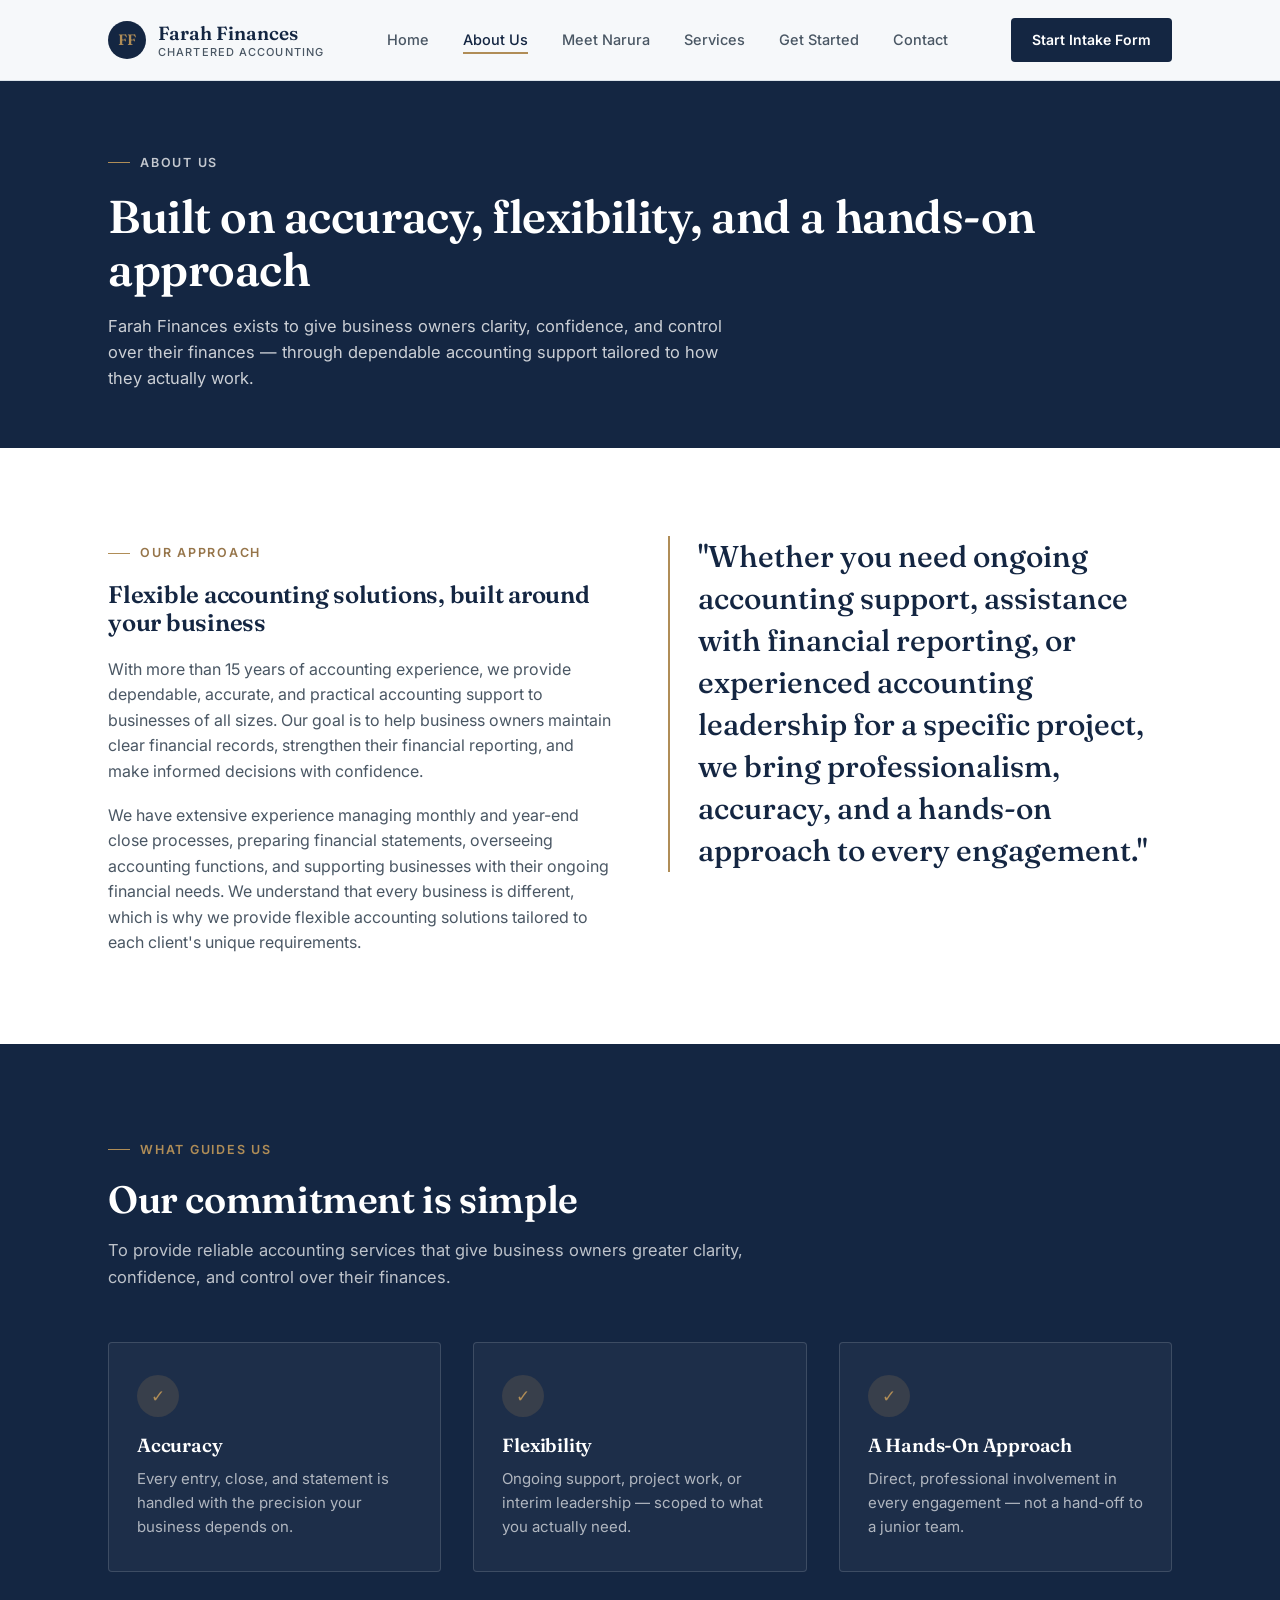
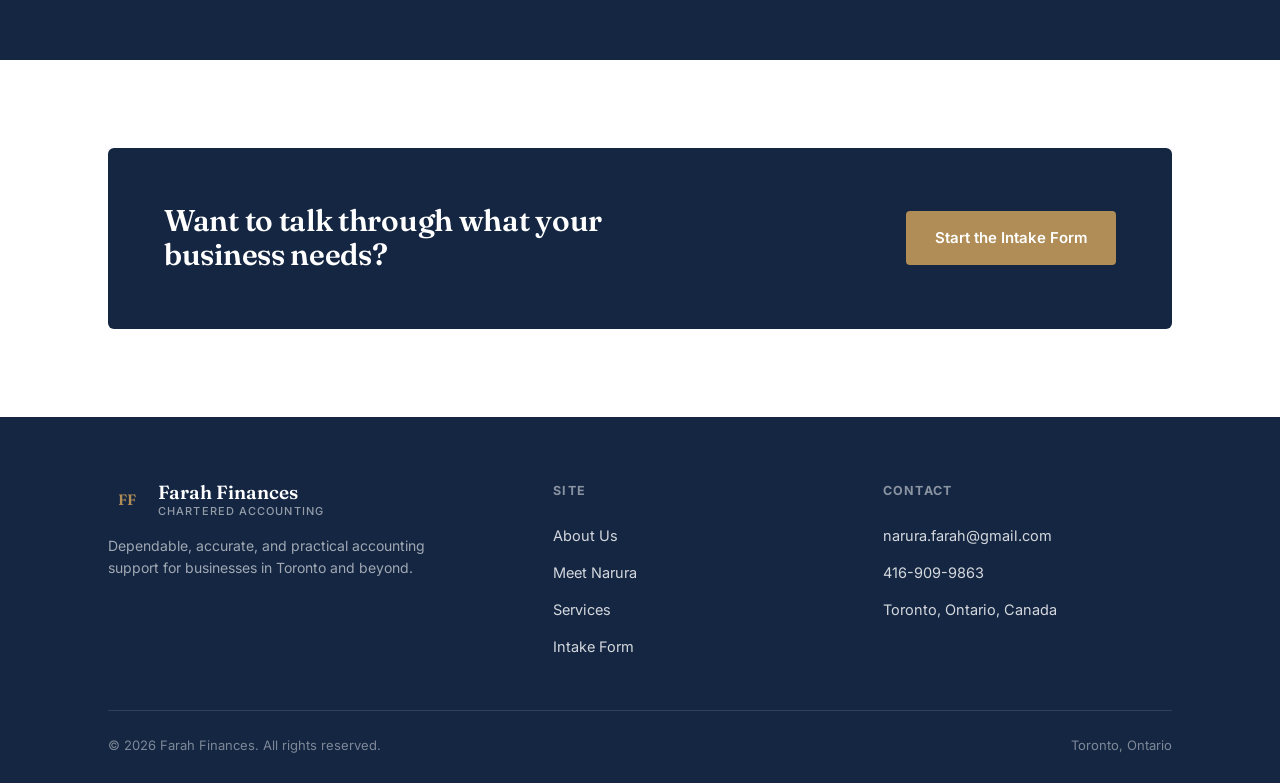
==== about.html @ 8608acec "Add files via upload" ====
<!DOCTYPE html>
<html lang="en">
<head>
<meta charset="UTF-8" />
<meta name="viewport" content="width=device-width, initial-scale=1.0" />
<title>About Us | Farah Finances</title>
<meta name="description" content="Farah Finances provides dependable, accurate accounting support to businesses of all sizes, with a flexible, hands-on approach to every engagement." />
<link rel="preconnect" href="https://fonts.googleapis.com">
<link rel="preconnect" href="https://fonts.gstatic.com" crossorigin>
<link href="https://fonts.googleapis.com/css2?family=Fraunces:ital,opsz,wght@0,9..144,500;0,9..144,600;1,9..144,500&family=Inter:wght@400;500;600;700&display=swap" rel="stylesheet">
<link rel="stylesheet" href="styles.css" />
</head>
<body>

<header class="site-header">
  <nav class="nav">
    <a href="index.html" class="brand">
      <span class="brand-mark">FF</span>
      <span class="brand-text">Farah Finances<span>Chartered Accounting</span></span>
    </a>
    <ul class="nav-links">
      <li><a href="index.html">Home</a></li>
      <li><a href="about.html" aria-current="page">About Us</a></li>
      <li><a href="meet-narura.html">Meet Narura</a></li>
      <li><a href="services.html">Services</a></li>
      <li><a href="questionnaire.html">Get Started</a></li>
      <li><a href="contact.html">Contact</a></li>
    </ul>
    <div class="nav-cta">
      <a href="questionnaire.html" class="btn desktop-only">Start Intake Form</a>
      <button class="nav-toggle" aria-label="Toggle menu" aria-expanded="false">
        <span></span><span></span><span></span>
      </button>
    </div>
  </nav>
  <div class="mobile-panel">
    <a href="index.html">Home</a>
    <a href="about.html" aria-current="page">About Us</a>
    <a href="meet-narura.html">Meet Narura</a>
    <a href="services.html">Services</a>
    <a href="questionnaire.html">Get Started</a>
    <a href="contact.html">Contact</a>
    <a href="questionnaire.html" class="btn btn-primary">Start Intake Form</a>
  </div>
</header>

<section class="page-hero ledger-texture">
  <div class="container">
    <span class="eyebrow" style="color: rgba(255,255,255,0.75)">About Us</span>
    <h1>Built on accuracy, flexibility, and a hands-on approach</h1>
    <p>Farah Finances exists to give business owners clarity, confidence, and control over their finances — through dependable accounting support tailored to how they actually work.</p>
  </div>
</section>

<section class="bg-white">
  <div class="container grid-2">
    <div class="reveal">
      <span class="eyebrow">Our Approach</span>
      <h2 style="margin-top: 18px;">Flexible accounting solutions, built around your business</h2>
      <p style="margin-top: 20px; color: var(--ink-soft); font-size: 16px;">
        With more than 15 years of accounting experience, we provide dependable, accurate, and practical accounting
        support to businesses of all sizes. Our goal is to help business owners maintain clear financial records,
        strengthen their financial reporting, and make informed decisions with confidence.
      </p>
      <p style="margin-top: 18px; color: var(--ink-soft); font-size: 16px;">
        We have extensive experience managing monthly and year-end close processes, preparing financial statements,
        overseeing accounting functions, and supporting businesses with their ongoing financial needs. We understand
        that every business is different, which is why we provide flexible accounting solutions tailored to each
        client's unique requirements.
      </p>
    </div>
    <div class="reveal">
      <p class="pull-quote">"Whether you need ongoing accounting support, assistance with financial reporting, or experienced accounting leadership for a specific project, we bring professionalism, accuracy, and a hands-on approach to every engagement."</p>
    </div>
  </div>
</section>

<section class="bg-navy ledger-texture">
  <div class="container">
    <div class="section-head reveal">
      <span class="eyebrow" style="color: var(--gold-500)">What Guides Us</span>
      <h2 style="color: white;">Our commitment is simple</h2>
      <p style="color: rgba(255,255,255,0.72);">To provide reliable accounting services that give business owners greater clarity, confidence, and control over their finances.</p>
    </div>
    <div class="grid-3 reveal">
      <div class="card" style="background: rgba(255,255,255,0.04); border-color: rgba(255,255,255,0.14);">
        <div class="icon-tick" style="background: rgba(176,141,87,0.18); color: var(--gold-500);">✓</div>
        <h3 style="color: white;">Accuracy</h3>
        <p style="color: rgba(255,255,255,0.65);">Every entry, close, and statement is handled with the precision your business depends on.</p>
      </div>
      <div class="card" style="background: rgba(255,255,255,0.04); border-color: rgba(255,255,255,0.14);">
        <div class="icon-tick" style="background: rgba(176,141,87,0.18); color: var(--gold-500);">✓</div>
        <h3 style="color: white;">Flexibility</h3>
        <p style="color: rgba(255,255,255,0.65);">Ongoing support, project work, or interim leadership — scoped to what you actually need.</p>
      </div>
      <div class="card" style="background: rgba(255,255,255,0.04); border-color: rgba(255,255,255,0.14);">
        <div class="icon-tick" style="background: rgba(176,141,87,0.18); color: var(--gold-500);">✓</div>
        <h3 style="color: white;">A Hands-On Approach</h3>
        <p style="color: rgba(255,255,255,0.65);">Direct, professional involvement in every engagement — not a hand-off to a junior team.</p>
      </div>
    </div>
  </div>
</section>

<section class="bg-white">
  <div class="container">
    <div class="cta-banner reveal">
      <h3>Want to talk through what your business needs?</h3>
      <a href="questionnaire.html" class="btn btn-primary">Start the Intake Form</a>
    </div>
  </div>
</section>

<footer class="site-footer">
  <div class="container">
    <div class="footer-grid">
      <div class="footer-brand">
        <a href="index.html" class="brand"><span class="brand-mark">FF</span><span class="brand-text">Farah Finances<span>Chartered Accounting</span></span></a>
        <p>Dependable, accurate, and practical accounting support for businesses in Toronto and beyond.</p>
      </div>
      <div class="footer-col">
        <h5>Site</h5>
        <a href="about.html">About Us</a>
        <a href="meet-narura.html">Meet Narura</a>
        <a href="services.html">Services</a>
        <a href="questionnaire.html">Intake Form</a>
      </div>
      <div class="footer-col">
        <h5>Contact</h5>
        <a href="mailto:narura.farah@gmail.com">narura.farah@gmail.com</a>
        <a href="tel:14169099863">416-909-9863</a>
        <a href="contact.html">Toronto, Ontario, Canada</a>
      </div>
    </div>
    <div class="footer-bottom">
      <span>© <span id="year"></span> Farah Finances. All rights reserved.</span>
      <span>Toronto, Ontario</span>
    </div>
  </div>
</footer>

<script>document.getElementById("year").textContent = new Date().getFullYear();</script>
<script src="script.js"></script>
</body>
</html>
---- styles.css ----
/* ==========================================================================
   Farah Finances — Design Tokens
   ========================================================================== */

:root {
  /* Color */
  --navy-900: #142642;
  --navy-800: #1a3050;
  --navy-700: #1f3a5f;
  --blue-500: #3b6ea5;
  --blue-100: #e8f0f8;
  --gold-500: #b08d57;
  --gold-600: #96754a;
  --paper: #f6f8fa;
  --white: #ffffff;
  --ink: #16202b;
  --ink-soft: #4a5764;
  --line: #dce3eb;
  --line-strong: #c3cdd8;

  /* Type */
  --font-display: "Fraunces", Georgia, serif;
  --font-body: "Inter", -apple-system, BlinkMacSystemFont, "Segoe UI", sans-serif;

  /* Layout */
  --max-width: 1120px;
  --radius: 4px;
  --shadow-soft: 0 2px 24px rgba(20, 38, 66, 0.08);
  --shadow-lift: 0 12px 40px rgba(20, 38, 66, 0.14);
}

/* ==========================================================================
   Reset & Base
   ========================================================================== */

* { box-sizing: border-box; margin: 0; padding: 0; }

html { scroll-behavior: smooth; }

@media (prefers-reduced-motion: reduce) {
  html { scroll-behavior: auto; }
  *, *::before, *::after {
    animation-duration: 0.01ms !important;
    animation-iteration-count: 1 !important;
    transition-duration: 0.01ms !important;
  }
}

body {
  font-family: var(--font-body);
  color: var(--ink);
  background: var(--paper);
  line-height: 1.6;
  -webkit-font-smoothing: antialiased;
  overflow-x: hidden;
}

img { max-width: 100%; display: block; }

a { color: inherit; text-decoration: none; }

ul { list-style: none; }

button { font-family: inherit; cursor: pointer; }

h1, h2, h3, h4 {
  font-family: var(--font-display);
  color: var(--navy-900);
  font-weight: 600;
  line-height: 1.15;
  letter-spacing: -0.01em;
}

:focus-visible {
  outline: 2px solid var(--gold-500);
  outline-offset: 3px;
}

.container {
  max-width: var(--max-width);
  margin: 0 auto;
  padding: 0 28px;
}

.eyebrow {
  font-family: var(--font-body);
  font-size: 12.5px;
  font-weight: 600;
  letter-spacing: 0.14em;
  text-transform: uppercase;
  color: var(--gold-600);
  display: inline-flex;
  align-items: center;
  gap: 10px;
}

.eyebrow::before {
  content: "";
  width: 22px;
  height: 1px;
  background: var(--gold-500);
  display: inline-block;
}

/* Ledger rule — the signature motif: a thin gold line that draws itself in */
.ledger-rule {
  height: 2px;
  background: var(--gold-500);
  width: 0;
  animation: drawRule 1.1s cubic-bezier(0.65, 0, 0.35, 1) 0.2s forwards;
}

@keyframes drawRule {
  to { width: 72px; }
}

@media (prefers-reduced-motion: reduce) {
  .ledger-rule { width: 72px; animation: none; }
}

/* Faint ledger-paper texture used behind hero/section backgrounds */
.ledger-texture {
  background-image: repeating-linear-gradient(
    to bottom,
    transparent,
    transparent 35px,
    rgba(255, 255, 255, 0.045) 35px,
    rgba(255, 255, 255, 0.045) 36px
  );
}

.ledger-texture-dark {
  background-image: repeating-linear-gradient(
    to bottom,
    transparent,
    transparent 35px,
    rgba(20, 38, 66, 0.05) 35px,
    rgba(20, 38, 66, 0.05) 36px
  );
}

/* ==========================================================================
   Buttons
   ========================================================================== */

.btn {
  display: inline-flex;
  align-items: center;
  gap: 10px;
  padding: 14px 28px;
  border-radius: var(--radius);
  font-weight: 600;
  font-size: 15px;
  border: 1px solid transparent;
  transition: transform 0.2s ease, box-shadow 0.2s ease, background 0.2s ease, color 0.2s ease, border-color 0.2s ease;
  white-space: nowrap;
}

.btn-primary {
  background: var(--gold-500);
  color: var(--white);
}

.btn-primary:hover {
  background: var(--gold-600);
  transform: translateY(-1px);
  box-shadow: var(--shadow-soft);
}

.btn-ghost {
  background: transparent;
  color: var(--white);
  border-color: rgba(255, 255, 255, 0.35);
}

.btn-ghost:hover {
  border-color: var(--white);
  background: rgba(255, 255, 255, 0.08);
}

.btn-outline-dark {
  background: transparent;
  color: var(--navy-900);
  border-color: var(--line-strong);
}

.btn-outline-dark:hover {
  border-color: var(--navy-900);
  background: var(--navy-900);
  color: var(--white);
}

/* ==========================================================================
   Header / Nav
   ========================================================================== */

.site-header {
  position: sticky;
  top: 0;
  z-index: 100;
  background: rgba(246, 248, 250, 0.92);
  backdrop-filter: blur(10px);
  border-bottom: 1px solid var(--line);
}

.nav {
  display: flex;
  align-items: center;
  justify-content: space-between;
  padding: 18px 28px;
  max-width: var(--max-width);
  margin: 0 auto;
}

.brand {
  display: flex;
  align-items: center;
  gap: 12px;
}

.brand-mark {
  width: 38px;
  height: 38px;
  border-radius: 50%;
  background: var(--navy-900);
  color: var(--gold-500);
  font-family: var(--font-display);
  font-weight: 600;
  font-size: 15px;
  display: flex;
  align-items: center;
  justify-content: center;
  flex-shrink: 0;
}

.brand-text {
  font-family: var(--font-display);
  font-weight: 600;
  font-size: 19px;
  color: var(--navy-900);
  line-height: 1.1;
}

.brand-text span {
  display: block;
  font-family: var(--font-body);
  font-weight: 500;
  font-size: 11px;
  letter-spacing: 0.1em;
  text-transform: uppercase;
  color: var(--ink-soft);
  margin-top: 2px;
}

.nav-links {
  display: flex;
  align-items: center;
  gap: 34px;
}

.nav-links a {
  font-size: 14.5px;
  font-weight: 500;
  color: var(--ink-soft);
  position: relative;
  padding: 6px 0;
  transition: color 0.2s ease;
}

.nav-links a:hover,
.nav-links a[aria-current="page"] {
  color: var(--navy-900);
}

.nav-links a[aria-current="page"]::after {
  content: "";
  position: absolute;
  left: 0;
  bottom: 0;
  width: 100%;
  height: 2px;
  background: var(--gold-500);
}

.nav-cta {
  display: flex;
  align-items: center;
  gap: 22px;
}

.nav-cta .btn {
  padding: 10px 20px;
  font-size: 14px;
  background: var(--navy-900);
  color: var(--white);
}

.nav-cta .btn:hover {
  background: var(--navy-800);
  transform: translateY(-1px);
}

.nav-toggle {
  display: none;
  flex-direction: column;
  gap: 5px;
  background: none;
  border: none;
  padding: 8px;
}

.nav-toggle span {
  width: 22px;
  height: 2px;
  background: var(--navy-900);
  display: block;
  transition: transform 0.25s ease, opacity 0.25s ease;
}

.mobile-panel {
  display: none;
  flex-direction: column;
  gap: 2px;
  padding: 8px 28px 24px;
  border-top: 1px solid var(--line);
  background: var(--paper);
}

.mobile-panel a {
  padding: 14px 4px;
  font-size: 15.5px;
  font-weight: 500;
  color: var(--ink);
  border-bottom: 1px solid var(--line);
}

.mobile-panel a[aria-current="page"] { color: var(--gold-600); }

.mobile-panel .btn { margin-top: 16px; align-self: flex-start; }

body.nav-open .mobile-panel { display: flex; }

body.nav-open .nav-toggle span:nth-child(1) { transform: translateY(7px) rotate(45deg); }
body.nav-open .nav-toggle span:nth-child(2) { opacity: 0; }
body.nav-open .nav-toggle span:nth-child(3) { transform: translateY(-7px) rotate(-45deg); }

@media (max-width: 880px) {
  .nav-links { display: none; }
  .nav-cta .btn.desktop-only { display: none; }
  .nav-toggle { display: flex; }
}

@media (min-width: 881px) {
  .mobile-panel { display: none !important; }
}

/* ==========================================================================
   Hero
   ========================================================================== */

.hero {
  background: linear-gradient(165deg, var(--navy-900), var(--navy-700) 78%);
  color: var(--white);
  padding: 96px 0 88px;
  position: relative;
  overflow: hidden;
}

.hero-inner {
  max-width: 720px;
}

.hero h1 {
  color: var(--white);
  font-size: clamp(38px, 5.4vw, 62px);
  margin: 22px 0 26px;
}

.hero h1 em {
  font-style: italic;
  color: var(--gold-500);
}

.hero p.lede {
  font-size: 18.5px;
  color: rgba(255, 255, 255, 0.82);
  max-width: 560px;
  margin-bottom: 38px;
}

.hero-actions {
  display: flex;
  gap: 16px;
  flex-wrap: wrap;
}

.hero-stats {
  display: flex;
  gap: 44px;
  margin-top: 64px;
  flex-wrap: wrap;
}

.hero-stat .num {
  font-family: var(--font-display);
  font-size: 32px;
  color: var(--gold-500);
  font-variant-numeric: tabular-nums;
}

.hero-stat .label {
  font-size: 13px;
  color: rgba(255, 255, 255, 0.7);
  margin-top: 4px;
}

.page-hero {
  background: var(--navy-900);
  color: var(--white);
  padding: 64px 0 56px;
}

.page-hero h1 {
  color: var(--white);
  font-size: clamp(32px, 4.4vw, 46px);
  margin-top: 18px;
}

.page-hero p {
  color: rgba(255, 255, 255, 0.78);
  max-width: 620px;
  margin-top: 16px;
  font-size: 16.5px;
}

/* ==========================================================================
   Sections / generic layout
   ========================================================================== */

section { padding: 88px 0; }

.section-tight { padding: 64px 0; }

.section-head {
  max-width: 640px;
  margin-bottom: 52px;
}

.section-head h2 {
  font-size: clamp(28px, 3.4vw, 38px);
  margin-top: 18px;
}

.section-head p {
  margin-top: 16px;
  font-size: 16.5px;
  color: var(--ink-soft);
}

.bg-white { background: var(--white); }
.bg-navy { background: var(--navy-900); color: var(--white); }
.bg-navy h2, .bg-navy h3 { color: var(--white); }

.divider {
  border: none;
  border-top: 1px solid var(--line);
}

/* Grid helpers */
.grid-3 {
  display: grid;
  grid-template-columns: repeat(3, 1fr);
  gap: 32px;
}

.grid-2 {
  display: grid;
  grid-template-columns: 1fr 1fr;
  gap: 56px;
  align-items: start;
}

@media (max-width: 880px) {
  .grid-3 { grid-template-columns: 1fr; }
  .grid-2 { grid-template-columns: 1fr; gap: 40px; }
}

/* Cards */
.card {
  background: var(--white);
  border: 1px solid var(--line);
  border-radius: var(--radius);
  padding: 32px 28px;
  transition: box-shadow 0.25s ease, transform 0.25s ease, border-color 0.25s ease;
}

.card:hover {
  box-shadow: var(--shadow-soft);
  transform: translateY(-3px);
  border-color: var(--line-strong);
}

.card .icon-tick {
  width: 42px;
  height: 42px;
  border-radius: 50%;
  background: var(--blue-100);
  color: var(--navy-700);
  display: flex;
  align-items: center;
  justify-content: center;
  margin-bottom: 18px;
  font-family: var(--font-display);
  font-size: 17px;
}

.card h3 {
  font-size: 19px;
  margin-bottom: 10px;
}

.card p {
  color: var(--ink-soft);
  font-size: 15px;
}

/* Process steps (a real sequence — numbering is earned here) */
.process-list {
  display: grid;
  grid-template-columns: repeat(4, 1fr);
  gap: 0;
  counter-reset: step;
}

.process-step {
  counter-increment: step;
  padding: 0 24px 0 0;
  border-left: 1px solid var(--line);
  padding-left: 24px;
  position: relative;
}

.process-step:first-child { border-left: none; padding-left: 0; }

.process-step::before {
  content: counter(step, decimal-leading-zero);
  font-family: var(--font-display);
  font-size: 15px;
  color: var(--gold-600);
  display: block;
  margin-bottom: 14px;
  letter-spacing: 0.05em;
}

.process-step h4 { font-size: 16.5px; margin-bottom: 8px; }
.process-step p { font-size: 14.5px; color: var(--ink-soft); }

@media (max-width: 880px) {
  .process-list { grid-template-columns: 1fr; gap: 32px; }
  .process-step { border-left: none; padding-left: 0; border-top: 1px solid var(--line); padding-top: 24px; }
  .process-step:first-child { border-top: none; padding-top: 0; }
}

/* Pull quote */
.pull-quote {
  font-family: var(--font-display);
  font-size: clamp(22px, 2.6vw, 30px);
  color: var(--navy-900);
  line-height: 1.4;
  font-weight: 500;
  border-left: 2px solid var(--gold-500);
  padding-left: 28px;
}

/* Portrait placeholder (no photo yet — a designed monogram block) */
.portrait-block {
  aspect-ratio: 4 / 5;
  border-radius: var(--radius);
  background: linear-gradient(155deg, var(--navy-900), var(--navy-700));
  display: flex;
  align-items: center;
  justify-content: center;
  position: relative;
  overflow: hidden;
}

.portrait-block .monogram {
  font-family: var(--font-display);
  font-size: 96px;
  color: rgba(176, 141, 87, 0.9);
}

.portrait-block::after {
  content: "";
  position: absolute;
  inset: 0;
  background-image: repeating-linear-gradient(
    to bottom, transparent, transparent 35px,
    rgba(255,255,255,0.05) 35px, rgba(255,255,255,0.05) 36px
  );
}

/* CTA banner */
.cta-banner {
  background: var(--navy-900);
  color: var(--white);
  border-radius: 6px;
  padding: 56px;
  display: flex;
  align-items: center;
  justify-content: space-between;
  gap: 32px;
  flex-wrap: wrap;
}

.cta-banner h3 {
  color: var(--white);
  font-size: clamp(24px, 3vw, 30px);
  max-width: 480px;
}

/* ==========================================================================
   Forms
   ========================================================================== */

.form-card {
  background: var(--white);
  border: 1px solid var(--line);
  border-radius: 6px;
  padding: 44px;
}

.form-row {
  display: grid;
  grid-template-columns: 1fr 1fr;
  gap: 22px;
  margin-bottom: 22px;
}

@media (max-width: 620px) {
  .form-row { grid-template-columns: 1fr; gap: 0; }
}

.field { margin-bottom: 22px; }

.field label {
  display: block;
  font-size: 13.5px;
  font-weight: 600;
  color: var(--navy-900);
  margin-bottom: 8px;
}

.field .hint {
  font-size: 12.5px;
  font-weight: 400;
  color: var(--ink-soft);
  margin-left: 6px;
}

.field input[type="text"],
.field input[type="email"],
.field input[type="tel"],
.field input[type="date"],
.field select,
.field textarea {
  width: 100%;
  padding: 13px 14px;
  border: 1px solid var(--line-strong);
  border-radius: var(--radius);
  font-family: var(--font-body);
  font-size: 15px;
  color: var(--ink);
  background: var(--white);
  transition: border-color 0.2s ease, box-shadow 0.2s ease;
}

.field input:focus,
.field select:focus,
.field textarea:focus {
  border-color: var(--blue-500);
  box-shadow: 0 0 0 3px var(--blue-100);
  outline: none;
}

.field textarea { min-height: 120px; resize: vertical; }

.check-grid {
  display: grid;
  grid-template-columns: 1fr 1fr;
  gap: 12px;
}

@media (max-width: 620px) {
  .check-grid { grid-template-columns: 1fr; }
}

.check-item {
  display: flex;
  align-items: center;
  gap: 10px;
  border: 1px solid var(--line);
  border-radius: var(--radius);
  padding: 12px 14px;
  font-size: 14.5px;
  transition: border-color 0.2s ease, background 0.2s ease;
}

.check-item:has(input:checked) {
  border-color: var(--gold-500);
  background: #fdf9f3;
}

.check-item input { accent-color: var(--gold-600); width: 16px; height: 16px; }

.radio-row {
  display: flex;
  gap: 10px;
  flex-wrap: wrap;
}

.radio-pill {
  border: 1px solid var(--line-strong);
  border-radius: 100px;
  padding: 10px 18px;
  font-size: 14px;
  display: flex;
  align-items: center;
  gap: 8px;
  transition: border-color 0.2s ease, background 0.2s ease;
}

.radio-pill:has(input:checked) {
  border-color: var(--navy-900);
  background: var(--navy-900);
  color: var(--white);
}

.radio-pill input { accent-color: var(--gold-500); }

.form-section-title {
  font-family: var(--font-display);
  font-size: 18px;
  color: var(--navy-900);
  margin: 8px 0 22px;
  padding-top: 22px;
  border-top: 1px solid var(--line);
}

.form-section-title:first-child { border-top: none; padding-top: 0; margin-top: 0; }

.form-note {
  font-size: 13px;
  color: var(--ink-soft);
  margin-top: 18px;
}

.form-status {
  margin-top: 18px;
  font-size: 14.5px;
  font-weight: 500;
  display: none;
}

.form-status.visible { display: block; }

.form-status.success { color: #2a6b45; }
.form-status.error { color: #b3413a; }

/* ==========================================================================
   Contact
   ========================================================================== */

.contact-card {
  display: flex;
  align-items: flex-start;
  gap: 16px;
  padding: 22px 0;
  border-bottom: 1px solid var(--line);
}

.contact-card:last-child { border-bottom: none; }

.contact-card .ico {
  width: 40px;
  height: 40px;
  border-radius: 50%;
  background: var(--navy-900);
  color: var(--gold-500);
  display: flex;
  align-items: center;
  justify-content: center;
  flex-shrink: 0;
}

.contact-card h4 { font-size: 15px; margin-bottom: 4px; }
.contact-card a, .contact-card p { color: var(--ink-soft); font-size: 15px; }
.contact-card a:hover { color: var(--navy-900); }

/* ==========================================================================
   Footer
   ========================================================================== */

.site-footer {
  background: var(--navy-900);
  color: rgba(255, 255, 255, 0.75);
  padding: 64px 0 28px;
}

.footer-grid {
  display: grid;
  grid-template-columns: 1.4fr 1fr 1fr;
  gap: 40px;
  padding-bottom: 44px;
  border-bottom: 1px solid rgba(255, 255, 255, 0.12);
}

@media (max-width: 720px) {
  .footer-grid { grid-template-columns: 1fr; gap: 32px; }
}

.footer-brand .brand-text { color: var(--white); }
.footer-brand .brand-text span { color: rgba(255, 255, 255, 0.55); }

.footer-grid p { font-size: 14px; margin-top: 16px; max-width: 320px; color: rgba(255, 255, 255, 0.6); }

.footer-col h5 {
  font-size: 12.5px;
  text-transform: uppercase;
  letter-spacing: 0.1em;
  color: rgba(255, 255, 255, 0.5);
  margin-bottom: 16px;
}

.footer-col a {
  display: block;
  font-size: 14.5px;
  padding: 7px 0;
  color: rgba(255, 255, 255, 0.82);
  transition: color 0.2s ease;
}

.footer-col a:hover { color: var(--gold-500); }

.footer-bottom {
  display: flex;
  justify-content: space-between;
  align-items: center;
  padding-top: 24px;
  font-size: 13px;
  color: rgba(255, 255, 255, 0.45);
  flex-wrap: wrap;
  gap: 12px;
}

/* ==========================================================================
   Utility
   ========================================================================== */

.reveal {
  opacity: 0;
  transform: translateY(18px);
  transition: opacity 0.7s ease, transform 0.7s ease;
}

.reveal.in-view {
  opacity: 1;
  transform: translateY(0);
}

.mt-0 { margin-top: 0 !important; }
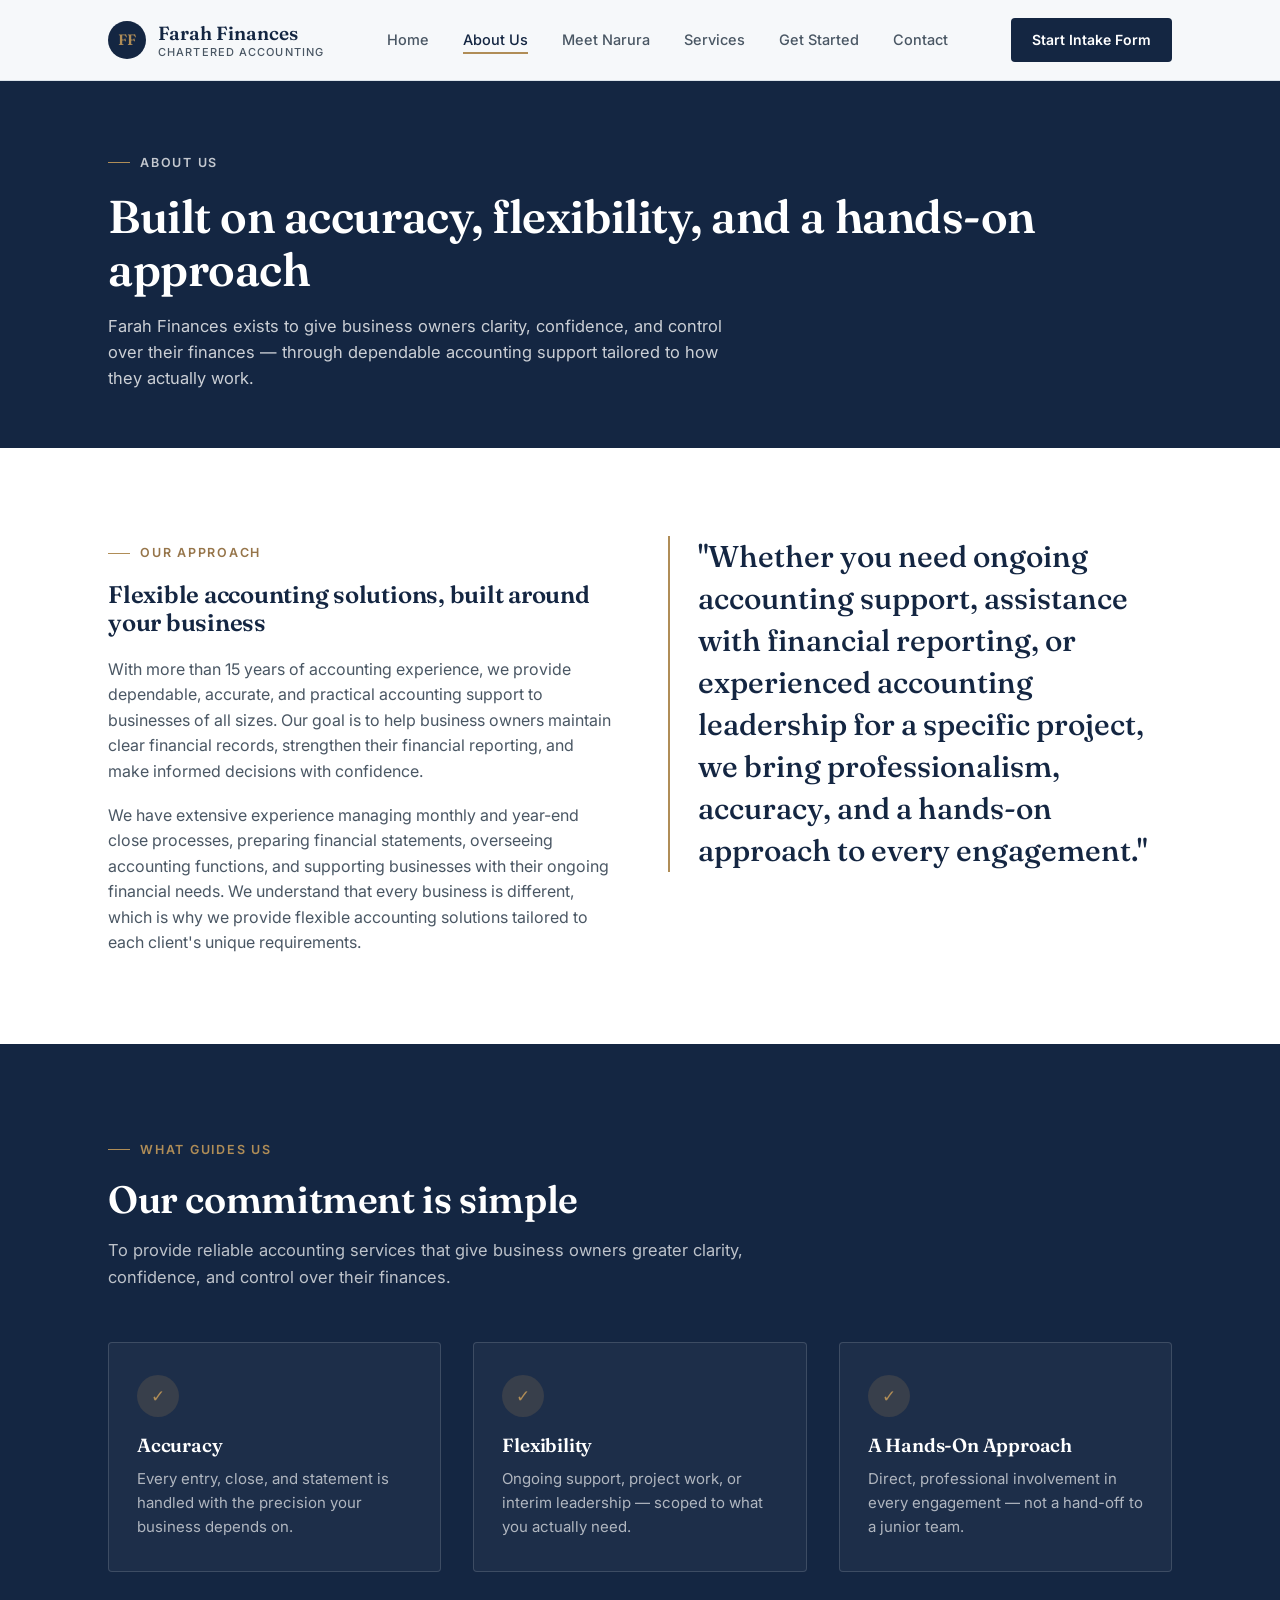
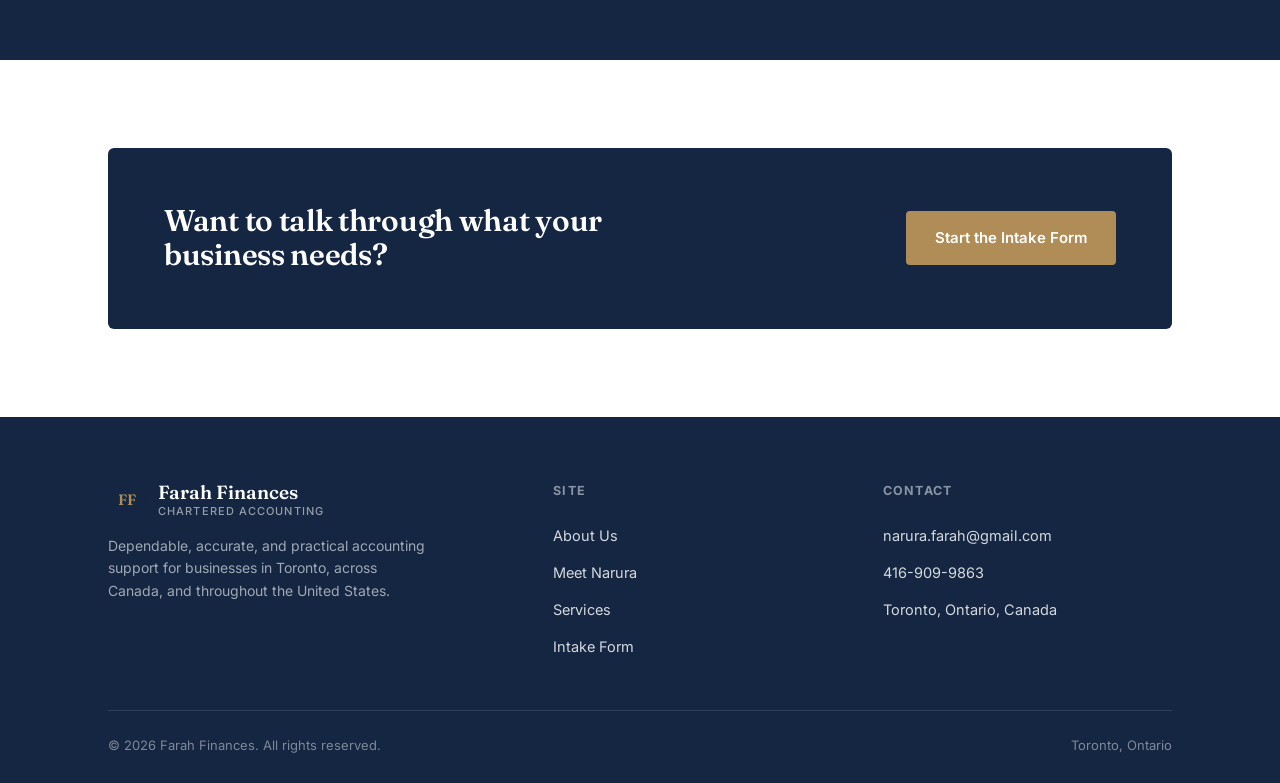
==== commit 575e76b9: "Update about.html" ====
--- a/about.html
+++ b/about.html
@@ -8,6 +8,10 @@
 <link rel="preconnect" href="https://fonts.googleapis.com">
 <link rel="preconnect" href="https://fonts.gstatic.com" crossorigin>
 <link href="https://fonts.googleapis.com/css2?family=Fraunces:ital,opsz,wght@0,9..144,500;0,9..144,600;1,9..144,500&family=Inter:wght@400;500;600;700&display=swap" rel="stylesheet">
+<link rel="icon" href="favicon.ico" sizes="any">
+<link rel="icon" href="favicon-32.png" type="image/png" sizes="32x32">
+<link rel="icon" href="favicon-16.png" type="image/png" sizes="16x16">
+<link rel="apple-touch-icon" href="apple-touch-icon.png">
 <link rel="stylesheet" href="styles.css" />
 </head>
 <body>
@@ -116,7 +120,7 @@
     <div class="footer-grid">
       <div class="footer-brand">
         <a href="index.html" class="brand"><span class="brand-mark">FF</span><span class="brand-text">Farah Finances<span>Chartered Accounting</span></span></a>
-        <p>Dependable, accurate, and practical accounting support for businesses in Toronto and beyond.</p>
+        <p>Dependable, accurate, and practical accounting support for businesses in Toronto, across Canada, and throughout the United States.</p>
       </div>
       <div class="footer-col">
         <h5>Site</h5>
